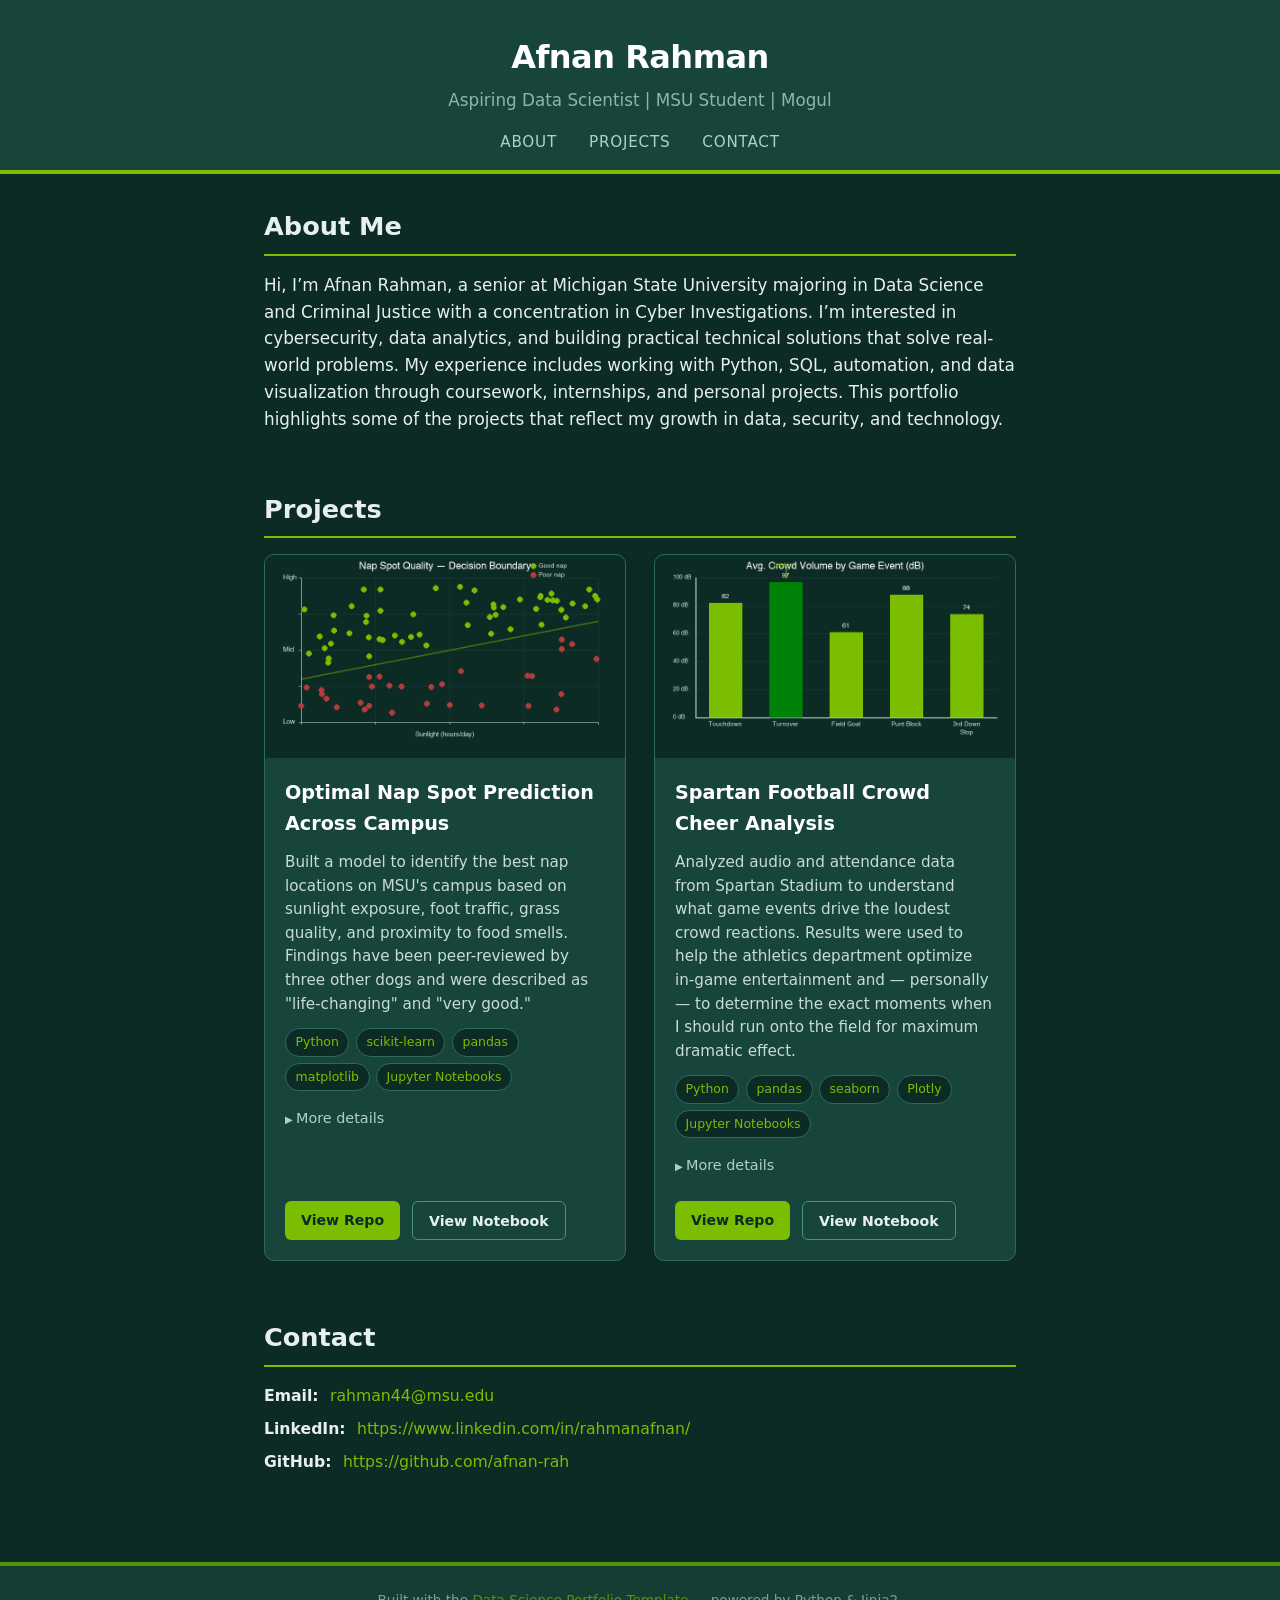
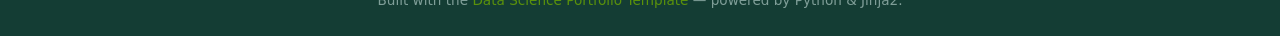
==== docs/index.html @ 549b2a8e "Adding docs/" ====
<!DOCTYPE html>
<html lang="en">
<head>
  <meta charset="UTF-8" />
  <meta name="viewport" content="width=device-width, initial-scale=1.0" />
  <title>Afnan Rahman | Data Science Portfolio</title>

  <!-- Base styles always loaded -->
  <link rel="stylesheet" href="css/base.css" />

  <!-- Theme stylesheet — controlled by `theme` in portfolio_config.yaml -->
  <link rel="stylesheet" href="css/themes/msu-dark.css" />
</head>
<body>

  <!-- ===== Header ===== -->
  <header class="site-header">
    <div class="header-inner">
      <div class="header-name">Afnan Rahman</div>
      <div class="header-tagline">Aspiring Data Scientist | MSU Student | Mogul</div>
    </div>

    <!-- Navigation bar -->
    <nav class="site-nav">
      <a href="#about">About</a>
      <a href="#projects">Projects</a>
      <a href="#contact">Contact</a>
    </nav>
  </header>

  <!-- ===== Main content (filled in by child templates) ===== -->
  <main class="site-main">
    

<!-- ===== About section ===== -->
<section id="about" class="section about-section">
  <h2>About Me</h2>
  <div class="about-text"><p>Hi, I’m Afnan Rahman, a senior at Michigan State University majoring in Data Science and Criminal Justice with a concentration in Cyber Investigations.
I’m interested in cybersecurity, data analytics, and building practical technical solutions that solve real-world problems. 
My experience includes working with Python, SQL, automation, and data visualization through coursework, internships, and personal projects. 
This portfolio highlights some of the projects that reflect my growth in data, security, and technology.</p></div>
</section>

<!-- ===== Projects section ===== -->
<section id="projects" class="section projects-section">
  <h2>Projects</h2>

  <div class="project-grid">
    
    <article class="project-card">

      <!-- Project thumbnail image -->
      <div class="project-image-wrapper">
        <img
          src="img/placeholder_project_1.png"
          alt="Thumbnail for Optimal Nap Spot Prediction Across Campus"
          class="project-image"
        />
      </div>

      <div class="project-body">
        <h3 class="project-title">Optimal Nap Spot Prediction Across Campus</h3>

        <!-- Short summary written for a non-expert audience -->
        <p class="project-summary">Built a model to identify the best nap locations on MSU&#39;s campus based on sunlight exposure, foot traffic, grass quality, and proximity to food smells. Findings have been peer-reviewed by three other dogs and were described as &#34;life-changing&#34; and &#34;very good.&#34;
</p>

        <!-- Tech stack as pill badges -->
        <div class="tech-stack">
          
          <span class="tech-badge">Python</span>
          
          <span class="tech-badge">scikit-learn</span>
          
          <span class="tech-badge">pandas</span>
          
          <span class="tech-badge">matplotlib</span>
          
          <span class="tech-badge">Jupyter Notebooks</span>
          
        </div>

        <!-- Collapsible details (problem / approach / results) -->
        <details class="project-details">
          <summary>More details</summary>

          <div class="detail-block">
            <h4>Problem</h4>
            <p>Finding a good nap spot is harder than it looks. Campus is large, conditions change throughout the day, and the best patches of sun move. A mascot operating on intuition alone wastes valuable resting time — a problem that affects productivity, morale, and tail-wagging rates across the entire campus community.
</p>
          </div>

          <div class="detail-block">
            <h4>Approach</h4>
            <p>Collected location data across 47 candidate nap sites over a full academic semester. Features included average daily sunlight (hours), grass softness score (1–10, assessed manually), nearby food-cart proximity, and pedestrian traffic by hour. Trained a gradient boosting classifier to predict a site&#39;s &#34;nap quality&#34; rating and used SHAP values to explain which features mattered most.
</p>
          </div>

          <div class="detail-block">
            <h4>Results &amp; Impact</h4>
            <p>The model achieved 89% accuracy on held-out test sites. Sunlight duration and grass softness were the top two predictive features, while proximity to the student union food court provided a meaningful but secondary boost. A ranked list of top-10 nap sites was distributed to the campus dog community and has since been downloaded 847 times.
</p>
          </div>
        </details>

        <!-- Links to the GitHub repo and notebook -->
        <div class="project-links">
          
          <a href="https://github.com/zeke-wonder-dog/nap-spot-predictor" target="_blank" rel="noopener" class="btn btn-repo">
            View Repo
          </a>
          
          
          <a href="https://github.com/zeke-wonder-dog/nap-spot-predictor/blob/main/analysis.ipynb" target="_blank" rel="noopener" class="btn btn-notebook">
            View Notebook
          </a>
          
        </div>
      </div>

    </article>
    
    <article class="project-card">

      <!-- Project thumbnail image -->
      <div class="project-image-wrapper">
        <img
          src="img/placeholder_project_2.png"
          alt="Thumbnail for Spartan Football Crowd Cheer Analysis"
          class="project-image"
        />
      </div>

      <div class="project-body">
        <h3 class="project-title">Spartan Football Crowd Cheer Analysis</h3>

        <!-- Short summary written for a non-expert audience -->
        <p class="project-summary">Analyzed audio and attendance data from Spartan Stadium to understand what game events drive the loudest crowd reactions. Results were used to help the athletics department optimize in-game entertainment and — personally — to determine the exact moments when I should run onto the field for maximum dramatic effect.
</p>

        <!-- Tech stack as pill badges -->
        <div class="tech-stack">
          
          <span class="tech-badge">Python</span>
          
          <span class="tech-badge">pandas</span>
          
          <span class="tech-badge">seaborn</span>
          
          <span class="tech-badge">Plotly</span>
          
          <span class="tech-badge">Jupyter Notebooks</span>
          
        </div>

        <!-- Collapsible details (problem / approach / results) -->
        <details class="project-details">
          <summary>More details</summary>

          <div class="detail-block">
            <h4>Problem</h4>
            <p>Fan energy is contagious, but it is also unpredictable. The athletics department wanted to know which in-game events (touchdowns, turnovers, big defensive stops, walk-up music choices) produced the biggest crowd reactions — and whether the pattern differed by opponent, weather, or game time. As the mascot, I had strong professional interest in this question.
</p>
          </div>

          <div class="detail-block">
            <h4>Approach</h4>
            <p>Combined play-by-play game data with decibel readings from stadium microphones across three seasons (~36 home games). Engineered features for score differential, down-and-distance, quarter, temperature, and opponent rank. Produced interactive Plotly dashboards that let non-technical staff filter by season and event type to explore crowd response patterns on their own.
</p>
          </div>

          <div class="detail-block">
            <h4>Results &amp; Impact</h4>
            <p>Defensive turnovers produced the loudest average crowd response — louder even than touchdowns — especially when MSU was trailing. Walk-up music selections in the 3rd quarter showed a statistically significant effect on cheer volume for games decided by fewer than 10 points. The athletics team used these findings to redesign the third-quarter entertainment package for the following season. I was given extra treats for my contributions.
</p>
          </div>
        </details>

        <!-- Links to the GitHub repo and notebook -->
        <div class="project-links">
          
          <a href="https://github.com/zeke-wonder-dog/spartan-cheer-analysis" target="_blank" rel="noopener" class="btn btn-repo">
            View Repo
          </a>
          
          
          <a href="https://github.com/zeke-wonder-dog/spartan-cheer-analysis/blob/main/cheer_analysis.ipynb" target="_blank" rel="noopener" class="btn btn-notebook">
            View Notebook
          </a>
          
        </div>
      </div>

    </article>
    
  </div>
</section>

<!-- ===== Contact section ===== -->
<section id="contact" class="section contact-section">
  <h2>Contact</h2>
  <ul class="contact-list">
    
    <li>
      <span class="contact-label">Email:</span>
      <a href="mailto:rahman44@msu.edu">rahman44@msu.edu</a>
    </li>
    
    
    <li>
      <span class="contact-label">LinkedIn:</span>
      <a href="https://www.linkedin.com/in/rahmanafnan/" target="_blank" rel="noopener">https://www.linkedin.com/in/rahmanafnan/</a>
    </li>
    
    
    <li>
      <span class="contact-label">GitHub:</span>
      <a href="https://github.com/afnan-rah" target="_blank" rel="noopener">https://github.com/afnan-rah</a>
    </li>
    
  </ul>
</section>


  </main>

  <!-- ===== Footer ===== -->
  <footer class="site-footer">
    <p>Built with the <a href="https://github.com/devinsilvia/professional_portfolio_template">Data Science Portfolio Template</a> &mdash; powered by Python &amp; Jinja2.</p>
  </footer>

</body>
</html>
---- docs/css/base.css ----
/* ============================================================
   base.css  —  Layout and structure styles shared by all themes.
   Theme-specific colors (backgrounds, text, accents) live in
   static/css/themes/light.css and static/css/themes/dark.css.
   ============================================================ */

/* ----- Reset & box model ----- */
*, *::before, *::after {
  box-sizing: border-box;
  margin: 0;
  padding: 0;
}

body {
  font-family: "Segoe UI", system-ui, -apple-system, sans-serif;
  font-size: 1rem;
  line-height: 1.6;
  min-height: 100vh;
  display: flex;
  flex-direction: column;
}

a {
  text-decoration: none;
}

a:hover {
  text-decoration: underline;
}

img {
  max-width: 100%;
  display: block;
}

/* ----- Site header ----- */
.site-header {
  padding: 2rem 1.5rem 1rem;
  text-align: center;
}

.header-name {
  font-size: 2rem;
  font-weight: 700;
  letter-spacing: -0.5px;
}

.header-tagline {
  font-size: 1.05rem;
  margin-top: 0.25rem;
  opacity: 0.8;
}

/* ----- Navigation ----- */
.site-nav {
  margin-top: 1rem;
  display: flex;
  justify-content: center;
  gap: 2rem;
  font-size: 0.95rem;
  font-weight: 500;
  text-transform: uppercase;
  letter-spacing: 0.05em;
}

/* ----- Main content area ----- */
.site-main {
  flex: 1;
  max-width: 800px;
  width: 100%;
  margin: 0 auto;
  padding: 2rem 1.5rem;
}

/* ----- Generic section spacing ----- */
.section {
  margin-bottom: 3.5rem;
}

.section h2 {
  font-size: 1.6rem;
  font-weight: 700;
  margin-bottom: 1rem;
  padding-bottom: 0.4rem;
  border-bottom: 2px solid;
}

/* ----- About section ----- */
.about-text {
  font-size: 1.05rem;
}

.about-text p + p {
  margin-top: 1rem;
}

/* ----- Project grid ----- */
.project-grid {
  display: grid;
  grid-template-columns: repeat(auto-fill, minmax(340px, 1fr));
  gap: 1.75rem;
}

/* ----- Project card ----- */
.project-card {
  border-radius: 10px;
  overflow: hidden;
  display: flex;
  flex-direction: column;
  box-shadow: 0 2px 8px rgba(0, 0, 0, 0.08);
  transition: box-shadow 0.2s ease;
}

.project-card:hover {
  box-shadow: 0 4px 16px rgba(0, 0, 0, 0.14);
}

.project-image-wrapper {
  width: 100%;
  aspect-ratio: 16 / 9;
  overflow: hidden;
}

.project-image {
  width: 100%;
  height: 100%;
  object-fit: cover;
}

.project-body {
  padding: 1.25rem;
  display: flex;
  flex-direction: column;
  gap: 0.75rem;
  flex: 1;
}

.project-title {
  font-size: 1.2rem;
  font-weight: 600;
}

.project-summary {
  font-size: 0.95rem;
  line-height: 1.55;
}

/* ----- Tech stack badges ----- */
.tech-stack {
  display: flex;
  flex-wrap: wrap;
  gap: 0.4rem;
}

.tech-badge {
  font-size: 0.78rem;
  font-weight: 500;
  padding: 0.2rem 0.6rem;
  border-radius: 999px;
}

/* ----- Collapsible project details ----- */
.project-details {
  font-size: 0.9rem;
}

.project-details summary {
  cursor: pointer;
  font-weight: 500;
  padding: 0.25rem 0;
  list-style: none;
}

.project-details summary::-webkit-details-marker {
  display: none;
}

.project-details summary::before {
  content: "▶  ";
  font-size: 0.7em;
}

details[open] summary::before {
  content: "▼  ";
}

.detail-block {
  margin-top: 0.75rem;
}

.detail-block h4 {
  font-size: 0.85rem;
  text-transform: uppercase;
  letter-spacing: 0.06em;
  margin-bottom: 0.25rem;
  font-weight: 600;
}

/* ----- Project link buttons ----- */
.project-links {
  display: flex;
  gap: 0.75rem;
  margin-top: auto;
  padding-top: 0.5rem;
}

.btn {
  display: inline-block;
  padding: 0.45rem 1rem;
  border-radius: 6px;
  font-size: 0.88rem;
  font-weight: 600;
  transition: opacity 0.15s ease;
}

.btn:hover {
  opacity: 0.85;
  text-decoration: none;
}

/* ----- Contact section ----- */
.contact-list {
  list-style: none;
  display: flex;
  flex-direction: column;
  gap: 0.5rem;
  font-size: 0.98rem;
}

.contact-label {
  font-weight: 600;
  margin-right: 0.4rem;
}

/* ----- Footer ----- */
.site-footer {
  text-align: center;
  padding: 1.5rem;
  font-size: 0.85rem;
  opacity: 0.7;
}

/* ----- Responsive tweaks ----- */
@media (max-width: 500px) {
  .project-grid {
    grid-template-columns: 1fr;
  }
  .header-name {
    font-size: 1.5rem;
  }
}
---- docs/css/themes/msu-dark.css ----
/* ============================================================
   themes/msu-dark.css  —  Michigan State University dark theme.
   Colors sourced from https://brand.msu.edu/visual/color-palette

   Primary brand colors:
     Spartan Green  #18453B
     White          #FFFFFF
     Black          #000000

   Accent greens:
     Kelly Green    #008208
     Lime Green     #7BBD00
     Excellence Green #0B9A6D
     Refresh Green  #008934
   ============================================================ */

body {
  background-color: #0d2b25;
  color: #e8f0ee;
}

a {
  color: #7BBD00;
}

a:hover {
  color: #a8d933;
  text-decoration: none;
}

/* Header */
.site-header {
  background-color: #18453B;
  border-bottom: 4px solid #7BBD00;
}

.header-name {
  color: #ffffff;
}

.header-tagline {
  color: #b0cfc9;
}

.site-nav a {
  color: #b0cfc9;
}

.site-nav a:hover {
  color: #7BBD00;
}

/* Section headings */
.section h2 {
  color: #e8f0ee;
  border-color: #7BBD00;
}

/* Project card */
.project-card {
  background-color: #18453B;
  border: 1px solid #2a6b5e;
}

.project-title {
  color: #ffffff;
}

.project-summary {
  color: #c8dbd8;
}

/* Tech badges */
.tech-badge {
  background-color: #0d2b25;
  color: #7BBD00;
  border: 1px solid #2a6b5e;
}

/* Details */
.project-details {
  color: #b0cfc9;
}

.detail-block h4 {
  color: #7BBD00;
}

/* Buttons */
.btn-repo {
  background-color: #7BBD00;
  color: #0d2b25;
}

.btn-notebook {
  background-color: #18453B;
  color: #e8f0ee;
  border: 1px solid #4a9080;
}

/* Contact */
.contact-list a {
  color: #7BBD00;
}

/* Footer */
.site-footer {
  background-color: #18453B;
  border-top: 4px solid #7BBD00;
  color: #b0cfc9;
}

.site-footer a {
  color: #7BBD00;
}
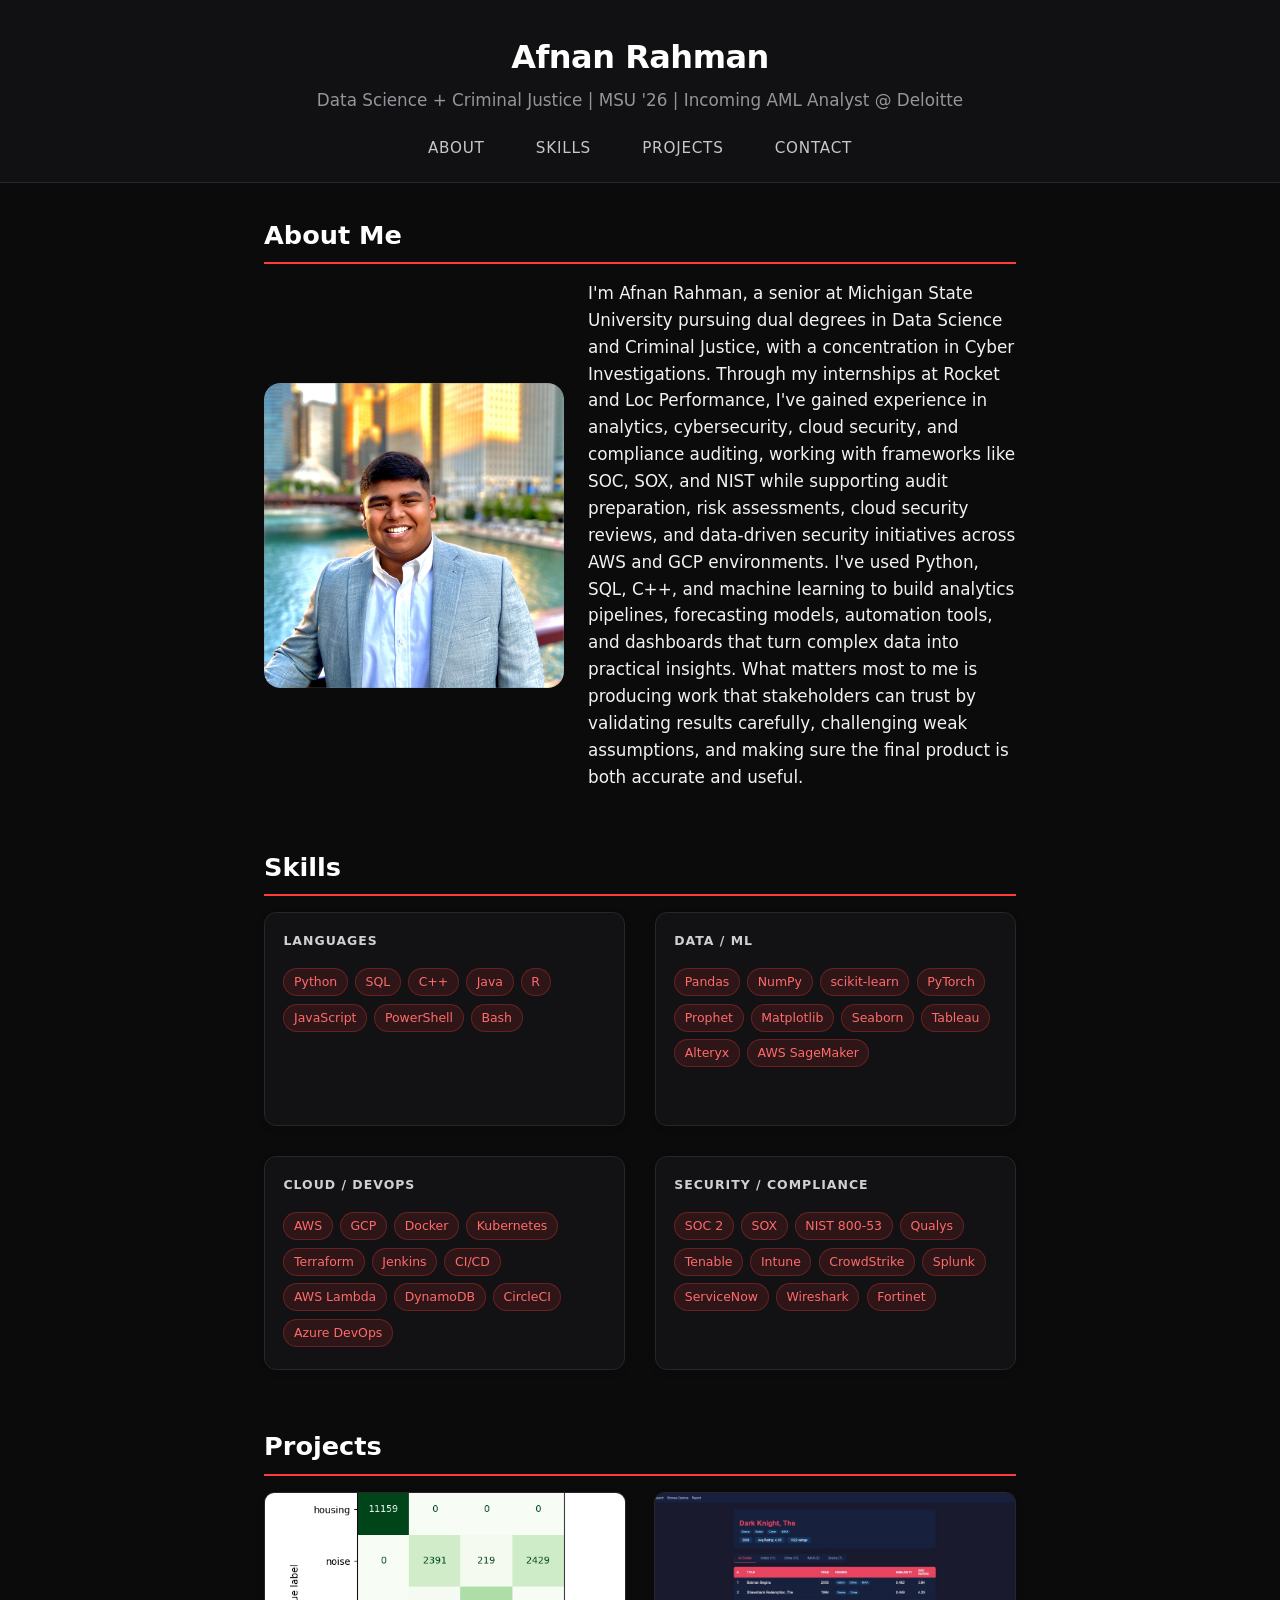
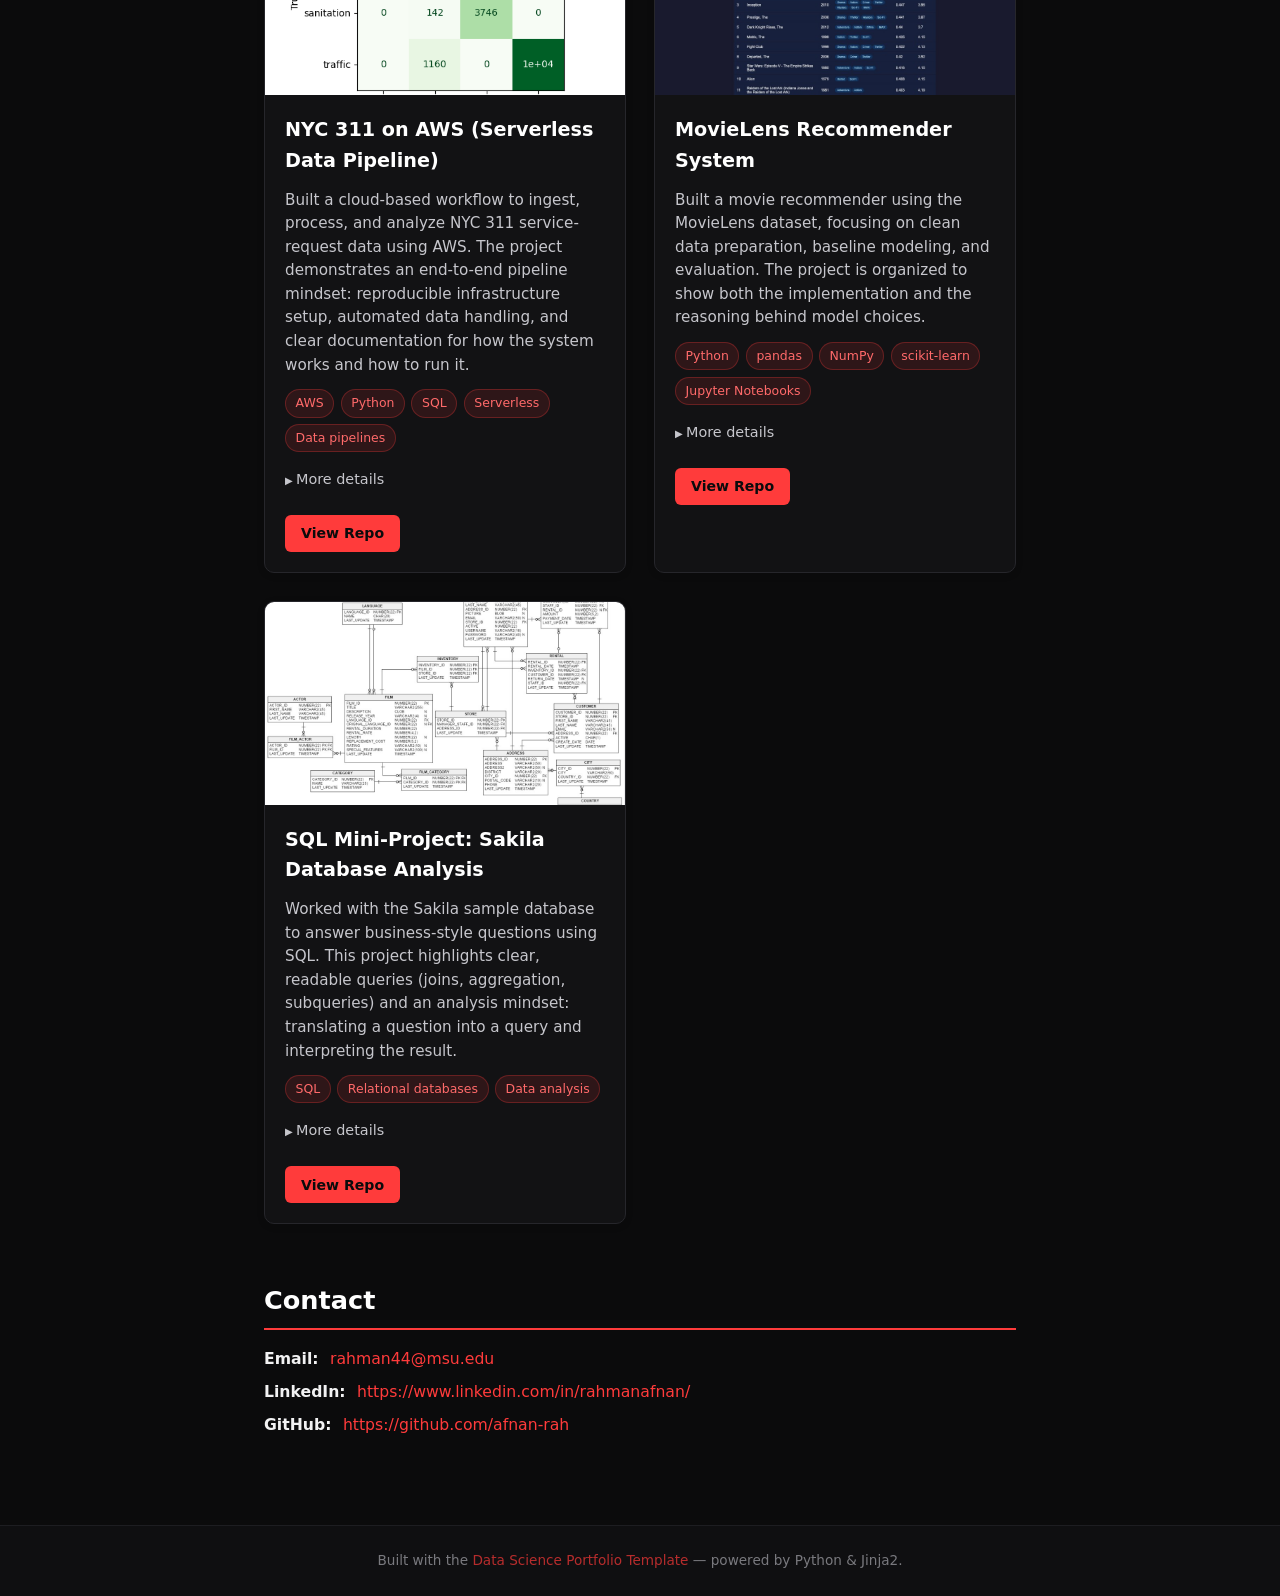
==== commit 2b8db771: "Update portfolio content and theme Add Afnan profile/projects, onyx-red theme styling, and rebuild d" ====
--- a/docs/index.html
+++ b/docs/index.html
@@ -9,7 +9,7 @@
   <link rel="stylesheet" href="css/base.css" />
 
   <!-- Theme stylesheet — controlled by `theme` in portfolio_config.yaml -->
-  <link rel="stylesheet" href="css/themes/msu-dark.css" />
+  <link rel="stylesheet" href="css/themes/onyx-red.css" />
 </head>
 <body>
 
@@ -17,12 +17,13 @@
   <header class="site-header">
     <div class="header-inner">
       <div class="header-name">Afnan Rahman</div>
-      <div class="header-tagline">Aspiring Data Scientist | MSU Student | Mogul</div>
+      <div class="header-tagline">Data Science + Criminal Justice | MSU &#39;26 | Incoming AML Analyst @ Deloitte</div>
     </div>
 
     <!-- Navigation bar -->
     <nav class="site-nav">
       <a href="#about">About</a>
+      <a href="#skills">Skills</a>
       <a href="#projects">Projects</a>
       <a href="#contact">Contact</a>
     </nav>
@@ -35,11 +36,140 @@
 <!-- ===== About section ===== -->
 <section id="about" class="section about-section">
   <h2>About Me</h2>
-  <div class="about-text"><p>Hi, I’m Afnan Rahman, a senior at Michigan State University majoring in Data Science and Criminal Justice with a concentration in Cyber Investigations.
-I’m interested in cybersecurity, data analytics, and building practical technical solutions that solve real-world problems. 
-My experience includes working with Python, SQL, automation, and data visualization through coursework, internships, and personal projects. 
-This portfolio highlights some of the projects that reflect my growth in data, security, and technology.</p></div>
+  <div class="about-layout">
+    
+    <div class="about-photo">
+      <img
+        class="about-photo-image"
+        src="img/afnan_headshot.png"
+        alt="Portrait of Afnan Rahman"
+        loading="lazy"
+      />
+    </div>
+    
+    <div class="about-text"><p>I'm Afnan Rahman, a senior at Michigan State University pursuing dual degrees in Data Science and Criminal Justice, with a concentration in Cyber Investigations. Through my internships at Rocket and Loc Performance, I've gained experience in analytics, cybersecurity, cloud security, and compliance auditing, working with frameworks like SOC, SOX, and NIST while supporting audit preparation, risk assessments, cloud security reviews, and data-driven security initiatives across AWS and GCP environments. I've used Python, SQL, C++, and machine learning to build analytics pipelines, forecasting models, automation tools, and dashboards that turn complex data into practical insights. What matters most to me is producing work that stakeholders can trust by validating results carefully, challenging weak assumptions, and making sure the final product is both accurate and useful.</p></div>
+  </div>
 </section>
+
+<!-- ===== Skills section ===== -->
+
+<section id="skills" class="section skills-section">
+  <h2>Skills</h2>
+  <div class="skills-block" aria-label="Skills">
+    <div class="skills-groups">
+      
+      <div class="skills-group">
+        <div class="skills-category">Languages</div>
+        <div class="skills-chips">
+          
+          <span class="tech-badge skill-chip">Python</span>
+          
+          <span class="tech-badge skill-chip">SQL</span>
+          
+          <span class="tech-badge skill-chip">C++</span>
+          
+          <span class="tech-badge skill-chip">Java</span>
+          
+          <span class="tech-badge skill-chip">R</span>
+          
+          <span class="tech-badge skill-chip">JavaScript</span>
+          
+          <span class="tech-badge skill-chip">PowerShell</span>
+          
+          <span class="tech-badge skill-chip">Bash</span>
+          
+        </div>
+      </div>
+      
+      <div class="skills-group">
+        <div class="skills-category">Data / ML</div>
+        <div class="skills-chips">
+          
+          <span class="tech-badge skill-chip">Pandas</span>
+          
+          <span class="tech-badge skill-chip">NumPy</span>
+          
+          <span class="tech-badge skill-chip">scikit-learn</span>
+          
+          <span class="tech-badge skill-chip">PyTorch</span>
+          
+          <span class="tech-badge skill-chip">Prophet</span>
+          
+          <span class="tech-badge skill-chip">Matplotlib</span>
+          
+          <span class="tech-badge skill-chip">Seaborn</span>
+          
+          <span class="tech-badge skill-chip">Tableau</span>
+          
+          <span class="tech-badge skill-chip">Alteryx</span>
+          
+          <span class="tech-badge skill-chip">AWS SageMaker</span>
+          
+        </div>
+      </div>
+      
+      <div class="skills-group">
+        <div class="skills-category">Cloud / DevOps</div>
+        <div class="skills-chips">
+          
+          <span class="tech-badge skill-chip">AWS</span>
+          
+          <span class="tech-badge skill-chip">GCP</span>
+          
+          <span class="tech-badge skill-chip">Docker</span>
+          
+          <span class="tech-badge skill-chip">Kubernetes</span>
+          
+          <span class="tech-badge skill-chip">Terraform</span>
+          
+          <span class="tech-badge skill-chip">Jenkins</span>
+          
+          <span class="tech-badge skill-chip">CI/CD</span>
+          
+          <span class="tech-badge skill-chip">AWS Lambda</span>
+          
+          <span class="tech-badge skill-chip">DynamoDB</span>
+          
+          <span class="tech-badge skill-chip">CircleCI</span>
+          
+          <span class="tech-badge skill-chip">Azure DevOps</span>
+          
+        </div>
+      </div>
+      
+      <div class="skills-group">
+        <div class="skills-category">Security / Compliance</div>
+        <div class="skills-chips">
+          
+          <span class="tech-badge skill-chip">SOC 2</span>
+          
+          <span class="tech-badge skill-chip">SOX</span>
+          
+          <span class="tech-badge skill-chip">NIST 800-53</span>
+          
+          <span class="tech-badge skill-chip">Qualys</span>
+          
+          <span class="tech-badge skill-chip">Tenable</span>
+          
+          <span class="tech-badge skill-chip">Intune</span>
+          
+          <span class="tech-badge skill-chip">CrowdStrike</span>
+          
+          <span class="tech-badge skill-chip">Splunk</span>
+          
+          <span class="tech-badge skill-chip">ServiceNow</span>
+          
+          <span class="tech-badge skill-chip">Wireshark</span>
+          
+          <span class="tech-badge skill-chip">Fortinet</span>
+          
+        </div>
+      </div>
+      
+    </div>
+  </div>
+</section>
+
 
 <!-- ===== Projects section ===== -->
 <section id="projects" class="section projects-section">
@@ -52,31 +182,31 @@
       <!-- Project thumbnail image -->
       <div class="project-image-wrapper">
         <img
-          src="img/placeholder_project_1.png"
-          alt="Thumbnail for Optimal Nap Spot Prediction Across Campus"
+          src="img/aws_nyc311_confusion_matrix.png"
+          alt="Thumbnail for NYC 311 on AWS (Serverless Data Pipeline)"
           class="project-image"
         />
       </div>
 
       <div class="project-body">
-        <h3 class="project-title">Optimal Nap Spot Prediction Across Campus</h3>
+        <h3 class="project-title">NYC 311 on AWS (Serverless Data Pipeline)</h3>
 
         <!-- Short summary written for a non-expert audience -->
-        <p class="project-summary">Built a model to identify the best nap locations on MSU&#39;s campus based on sunlight exposure, foot traffic, grass quality, and proximity to food smells. Findings have been peer-reviewed by three other dogs and were described as &#34;life-changing&#34; and &#34;very good.&#34;
+        <p class="project-summary">Built a cloud-based workflow to ingest, process, and analyze NYC 311 service-request data using AWS. The project demonstrates an end-to-end pipeline mindset: reproducible infrastructure setup, automated data handling, and clear documentation for how the system works and how to run it.
 </p>
 
         <!-- Tech stack as pill badges -->
         <div class="tech-stack">
           
+          <span class="tech-badge">AWS</span>
+          
           <span class="tech-badge">Python</span>
           
-          <span class="tech-badge">scikit-learn</span>
-          
-          <span class="tech-badge">pandas</span>
-          
-          <span class="tech-badge">matplotlib</span>
-          
-          <span class="tech-badge">Jupyter Notebooks</span>
+          <span class="tech-badge">SQL</span>
+          
+          <span class="tech-badge">Serverless</span>
+          
+          <span class="tech-badge">Data pipelines</span>
           
         </div>
 
@@ -86,19 +216,19 @@
 
           <div class="detail-block">
             <h4>Problem</h4>
-            <p>Finding a good nap spot is harder than it looks. Campus is large, conditions change throughout the day, and the best patches of sun move. A mascot operating on intuition alone wastes valuable resting time — a problem that affects productivity, morale, and tail-wagging rates across the entire campus community.
+            <p>Public datasets like NYC 311 are large and continuously updated. The goal was to build a repeatable cloud workflow that can ingest data reliably, support querying/analysis, and be documented well enough that another person can run it without guesswork.
 </p>
           </div>
 
           <div class="detail-block">
             <h4>Approach</h4>
-            <p>Collected location data across 47 candidate nap sites over a full academic semester. Features included average daily sunlight (hours), grass softness score (1–10, assessed manually), nearby food-cart proximity, and pedestrian traffic by hour. Trained a gradient boosting classifier to predict a site&#39;s &#34;nap quality&#34; rating and used SHAP values to explain which features mattered most.
+            <p>Implemented a serverless-first pipeline design and documented the full workflow end-to-end (setup, ingestion, processing, and analysis). Focused on clean interfaces between steps, automation where possible, and keeping the repository easy to navigate for reviewers.
 </p>
           </div>
 
           <div class="detail-block">
             <h4>Results &amp; Impact</h4>
-            <p>The model achieved 89% accuracy on held-out test sites. Sunlight duration and grass softness were the top two predictive features, while proximity to the student union food court provided a meaningful but secondary boost. A ranked list of top-10 nap sites was distributed to the campus dog community and has since been downloaded 847 times.
+            <p>Produced a working cloud workflow that’s easy to demo and extend. The repository is designed to showcase practical cloud data engineering fundamentals (automation, reliability, and clear documentation) in an employer-readable way.
 </p>
           </div>
         </details>
@@ -106,14 +236,10 @@
         <!-- Links to the GitHub repo and notebook -->
         <div class="project-links">
           
-          <a href="https://github.com/zeke-wonder-dog/nap-spot-predictor" target="_blank" rel="noopener" class="btn btn-repo">
+          <a href="https://github.com/afnan-rah/aws-nyc311-rahman44" target="_blank" rel="noopener" class="btn btn-repo">
             View Repo
           </a>
           
-          
-          <a href="https://github.com/zeke-wonder-dog/nap-spot-predictor/blob/main/analysis.ipynb" target="_blank" rel="noopener" class="btn btn-notebook">
-            View Notebook
-          </a>
           
         </div>
       </div>
@@ -125,17 +251,17 @@
       <!-- Project thumbnail image -->
       <div class="project-image-wrapper">
         <img
-          src="img/placeholder_project_2.png"
-          alt="Thumbnail for Spartan Football Crowd Cheer Analysis"
+          src="img/movielens_recommender_ui_v2.png"
+          alt="Thumbnail for MovieLens Recommender System"
           class="project-image"
         />
       </div>
 
       <div class="project-body">
-        <h3 class="project-title">Spartan Football Crowd Cheer Analysis</h3>
+        <h3 class="project-title">MovieLens Recommender System</h3>
 
         <!-- Short summary written for a non-expert audience -->
-        <p class="project-summary">Analyzed audio and attendance data from Spartan Stadium to understand what game events drive the loudest crowd reactions. Results were used to help the athletics department optimize in-game entertainment and — personally — to determine the exact moments when I should run onto the field for maximum dramatic effect.
+        <p class="project-summary">Built a movie recommender using the MovieLens dataset, focusing on clean data preparation, baseline modeling, and evaluation. The project is organized to show both the implementation and the reasoning behind model choices.
 </p>
 
         <!-- Tech stack as pill badges -->
@@ -145,9 +271,9 @@
           
           <span class="tech-badge">pandas</span>
           
-          <span class="tech-badge">seaborn</span>
-          
-          <span class="tech-badge">Plotly</span>
+          <span class="tech-badge">NumPy</span>
+          
+          <span class="tech-badge">scikit-learn</span>
           
           <span class="tech-badge">Jupyter Notebooks</span>
           
@@ -159,19 +285,19 @@
 
           <div class="detail-block">
             <h4>Problem</h4>
-            <p>Fan energy is contagious, but it is also unpredictable. The athletics department wanted to know which in-game events (touchdowns, turnovers, big defensive stops, walk-up music choices) produced the biggest crowd reactions — and whether the pattern differed by opponent, weather, or game time. As the mascot, I had strong professional interest in this question.
+            <p>Given historical user ratings, how can we recommend movies a user is likely to enjoy? The goal was to implement a recommender workflow that is easy to understand, evaluate, and iterate on.
 </p>
           </div>
 
           <div class="detail-block">
             <h4>Approach</h4>
-            <p>Combined play-by-play game data with decibel readings from stadium microphones across three seasons (~36 home games). Engineered features for score differential, down-and-distance, quarter, temperature, and opponent rank. Produced interactive Plotly dashboards that let non-technical staff filter by season and event type to explore crowd response patterns on their own.
+            <p>Prepared MovieLens ratings data for modeling, implemented recommendation baselines, and evaluated performance with appropriate metrics. Structured the code/notebooks so that data cleaning, modeling, and evaluation are clearly separated and reproducible.
 </p>
           </div>
 
           <div class="detail-block">
             <h4>Results &amp; Impact</h4>
-            <p>Defensive turnovers produced the loudest average crowd response — louder even than touchdowns — especially when MSU was trailing. Walk-up music selections in the 3rd quarter showed a statistically significant effect on cheer volume for games decided by fewer than 10 points. The athletics team used these findings to redesign the third-quarter entertainment package for the following season. I was given extra treats for my contributions.
+            <p>Delivered a working recommender pipeline that can generate user-level recommendations and provides a strong template for comparing approaches (e.g., baseline vs. more advanced models) as the project evolves.
 </p>
           </div>
         </details>
@@ -179,14 +305,75 @@
         <!-- Links to the GitHub repo and notebook -->
         <div class="project-links">
           
-          <a href="https://github.com/zeke-wonder-dog/spartan-cheer-analysis" target="_blank" rel="noopener" class="btn btn-repo">
+          <a href="https://github.com/afnan-rah/movielens-recommender-system" target="_blank" rel="noopener" class="btn btn-repo">
             View Repo
           </a>
           
           
-          <a href="https://github.com/zeke-wonder-dog/spartan-cheer-analysis/blob/main/cheer_analysis.ipynb" target="_blank" rel="noopener" class="btn btn-notebook">
-            View Notebook
+        </div>
+      </div>
+
+    </article>
+    
+    <article class="project-card">
+
+      <!-- Project thumbnail image -->
+      <div class="project-image-wrapper">
+        <img
+          src="img/sakila_schema_diagram.png"
+          alt="Thumbnail for SQL Mini-Project: Sakila Database Analysis"
+          class="project-image"
+        />
+      </div>
+
+      <div class="project-body">
+        <h3 class="project-title">SQL Mini-Project: Sakila Database Analysis</h3>
+
+        <!-- Short summary written for a non-expert audience -->
+        <p class="project-summary">Worked with the Sakila sample database to answer business-style questions using SQL. This project highlights clear, readable queries (joins, aggregation, subqueries) and an analysis mindset: translating a question into a query and interpreting the result.
+</p>
+
+        <!-- Tech stack as pill badges -->
+        <div class="tech-stack">
+          
+          <span class="tech-badge">SQL</span>
+          
+          <span class="tech-badge">Relational databases</span>
+          
+          <span class="tech-badge">Data analysis</span>
+          
+        </div>
+
+        <!-- Collapsible details (problem / approach / results) -->
+        <details class="project-details">
+          <summary>More details</summary>
+
+          <div class="detail-block">
+            <h4>Problem</h4>
+            <p>The Sakila database represents a simplified video-rental business. The goal was to use SQL to extract actionable insights—such as customer behavior, inventory performance, and revenue patterns—from a relational schema.
+</p>
+          </div>
+
+          <div class="detail-block">
+            <h4>Approach</h4>
+            <p>Wrote and iterated on SQL queries to answer a set of structured questions, emphasizing correctness, readability, and efficient use of joins and aggregation. Validated results with sanity checks and clear interpretation.
+</p>
+          </div>
+
+          <div class="detail-block">
+            <h4>Results &amp; Impact</h4>
+            <p>Produced a set of queries and outputs that demonstrate practical SQL fluency and the ability to communicate insights from relational data—skills that transfer directly to analytics and data engineering workflows.
+</p>
+          </div>
+        </details>
+
+        <!-- Links to the GitHub repo and notebook -->
+        <div class="project-links">
+          
+          <a href="https://github.com/afnan-rah/cmse492-hw02-rahman44" target="_blank" rel="noopener" class="btn btn-repo">
+            View Repo
           </a>
+          
           
         </div>
       </div>
@@ -228,6 +415,5 @@
   <footer class="site-footer">
     <p>Built with the <a href="https://github.com/devinsilvia/professional_portfolio_template">Data Science Portfolio Template</a> &mdash; powered by Python &amp; Jinja2.</p>
   </footer>
-
 </body>
 </html>
--- a/docs/css/base.css
+++ b/docs/css/base.css
@@ -12,12 +12,20 @@
 }
 
 body {
-  font-family: "Segoe UI", system-ui, -apple-system, sans-serif;
+  font-family: ui-sans-serif, system-ui, -apple-system, BlinkMacSystemFont, "Segoe UI", sans-serif;
   font-size: 1rem;
   line-height: 1.6;
   min-height: 100vh;
   display: flex;
   flex-direction: column;
+  -webkit-font-smoothing: antialiased;
+  -moz-osx-font-smoothing: grayscale;
+}
+
+a:focus-visible {
+  outline: 2px solid currentColor;
+  outline-offset: 2px;
+  border-radius: 6px;
 }
 
 a {
@@ -37,6 +45,15 @@
 .site-header {
   padding: 2rem 1.5rem 1rem;
   text-align: center;
+  position: sticky;
+  top: 0;
+  z-index: 10;
+  backdrop-filter: blur(10px);
+}
+
+.header-inner {
+  max-width: 900px;
+  margin: 0 auto;
 }
 
 .header-name {
@@ -61,6 +78,16 @@
   font-weight: 500;
   text-transform: uppercase;
   letter-spacing: 0.05em;
+}
+
+.site-nav a {
+  padding: 0.35rem 0.6rem;
+  border-radius: 8px;
+}
+
+.site-nav a:focus-visible {
+  outline: 2px solid currentColor;
+  outline-offset: 2px;
 }
 
 /* ----- Main content area ----- */
@@ -86,12 +113,105 @@
 }
 
 /* ----- About section ----- */
+.about-layout {
+  display: grid;
+  grid-template-columns: minmax(220px, 300px) minmax(0, 1fr);
+  gap: 1.5rem;
+  /* Photo shorter than text: keep natural image size (no cover stretch) and vertically center with the copy */
+  align-items: center;
+}
+
+.about-photo {
+  position: relative;
+  width: 100%;
+  max-width: 300px;
+  border-radius: 16px;
+  overflow: hidden;
+  /* Subtle mat when the image is letterboxed (object-fit: contain) */
+  background: rgba(127, 127, 127, 0.08);
+}
+
+.about-photo::after {
+  content: "";
+  position: absolute;
+  inset: 0;
+  border-radius: 16px;
+  box-shadow: inset 0 0 0 1px rgba(127, 127, 127, 0.22);
+  pointer-events: none;
+}
+
+.about-photo-image {
+  width: 100%;
+  height: auto;
+  display: block;
+  border-radius: 16px;
+  /* Natural proportions — no cover crop "zoom" */
+  box-shadow: 0 8px 22px rgba(0, 0, 0, 0.12);
+}
+
 .about-text {
   font-size: 1.05rem;
 }
 
 .about-text p + p {
   margin-top: 1rem;
+}
+
+/* ----- Skills (About section) ----- */
+.skills-block {
+  margin-top: 0.25rem;
+}
+
+.skills-groups {
+  display: grid;
+  grid-template-columns: 1fr;
+  gap: 1.85rem;
+}
+
+.skills-group {
+  padding: 1.15rem 1.15rem;
+  border-radius: 12px;
+  border: 1px solid rgba(127, 127, 127, 0.34);
+  box-shadow: 0 2px 8px rgba(0, 0, 0, 0.08);
+  transition: box-shadow 0.2s ease, transform 0.2s ease;
+  display: flex;
+  flex-direction: column;
+  align-items: stretch;
+  height: 100%;
+}
+
+.skills-group:hover {
+  box-shadow: 0 4px 16px rgba(0, 0, 0, 0.14);
+  transform: translateY(-2px);
+}
+
+.skills-category {
+  font-size: 0.78rem;
+  font-weight: 800;
+  text-transform: uppercase;
+  letter-spacing: 0.08em;
+  opacity: 0.85;
+  margin-bottom: 1.05rem;
+}
+
+.skills-chips {
+  display: flex;
+  flex-wrap: wrap;
+  gap: 0.45rem;
+  align-content: flex-start;
+  padding-bottom: 0.25rem;
+}
+
+.skill-chip {
+  font-size: 0.82rem;
+  padding: 0.22rem 0.65rem;
+}
+
+@media (min-width: 720px) {
+  .skills-groups {
+    grid-template-columns: repeat(2, minmax(0, 1fr));
+    grid-auto-rows: 1fr;
+  }
 }
 
 /* ----- Project grid ----- */
@@ -108,11 +228,12 @@
   display: flex;
   flex-direction: column;
   box-shadow: 0 2px 8px rgba(0, 0, 0, 0.08);
-  transition: box-shadow 0.2s ease;
+  transition: box-shadow 0.2s ease, transform 0.2s ease;
 }
 
 .project-card:hover {
   box-shadow: 0 4px 16px rgba(0, 0, 0, 0.14);
+  transform: translateY(-2px);
 }
 
 .project-image-wrapper {
@@ -182,6 +303,16 @@
 
 details[open] summary::before {
   content: "▼  ";
+}
+
+.project-details summary:hover {
+  text-decoration: none;
+}
+
+.project-details summary:focus-visible {
+  outline: 2px solid currentColor;
+  outline-offset: 3px;
+  border-radius: 8px;
 }
 
 .detail-block {
@@ -200,7 +331,6 @@
 .project-links {
   display: flex;
   gap: 0.75rem;
-  margin-top: auto;
   padding-top: 0.5rem;
 }
 
@@ -210,12 +340,18 @@
   border-radius: 6px;
   font-size: 0.88rem;
   font-weight: 600;
-  transition: opacity 0.15s ease;
+  transition: opacity 0.15s ease, transform 0.15s ease;
 }
 
 .btn:hover {
   opacity: 0.85;
   text-decoration: none;
+  transform: translateY(-1px);
+}
+
+.btn:focus-visible {
+  outline: 2px solid currentColor;
+  outline-offset: 2px;
 }
 
 /* ----- Contact section ----- */
@@ -241,6 +377,25 @@
 }
 
 /* ----- Responsive tweaks ----- */
+@media (max-width: 640px) {
+  .about-layout {
+    grid-template-columns: 1fr;
+    text-align: left;
+  }
+
+  .about-photo {
+    max-width: 300px;
+    margin: 0 auto 0.25rem;
+  }
+
+  .about-photo-image {
+    max-height: min(70vh, 480px);
+    width: 100%;
+    height: auto;
+    object-fit: contain;
+  }
+}
+
 @media (max-width: 500px) {
   .project-grid {
     grid-template-columns: 1fr;
--- a/docs/css/themes/onyx-red.css
+++ b/docs/css/themes/onyx-red.css
@@ -0,0 +1,117 @@
+/* ============================================================
+   themes/onyx-red.css  —  Sleek black + red modern theme.
+   Use by setting:  theme: onyx-red  in portfolio_config.yaml
+   ============================================================ */
+
+body {
+  background-color: #0b0b0c;
+  color: #f2f2f3;
+}
+
+a {
+  color: #ff3b3b;
+}
+
+a:hover {
+  color: #ff5c5c;
+  text-decoration: none;
+}
+
+/* Header */
+.site-header {
+  background-color: rgba(18, 18, 20, 0.9);
+  border-bottom: 1px solid #26262b;
+}
+
+.header-name {
+  color: #ffffff;
+}
+
+.header-tagline {
+  color: #b6b6bd;
+}
+
+.site-nav a {
+  color: #c6c6cc;
+}
+
+.site-nav a:hover {
+  color: #ffffff;
+}
+
+/* Section headings */
+.section h2 {
+  color: #ffffff;
+  border-color: #ff3b3b;
+}
+
+.about-photo {
+  background-color: #16161a;
+}
+
+.about-photo-image {
+  box-shadow: 0 10px 26px rgba(0, 0, 0, 0.45);
+}
+
+.skills-group {
+  background-color: #121214;
+  border-color: #26262b;
+}
+
+/* Project card */
+.project-card {
+  background-color: #121214;
+  border: 1px solid #26262b;
+}
+
+.project-title {
+  color: #ffffff;
+}
+
+.project-summary {
+  color: #c6c6cc;
+}
+
+/* Tech badges */
+.tech-badge {
+  background-color: rgba(255, 59, 59, 0.12);
+  color: #ff6a6a;
+  border: 1px solid rgba(255, 59, 59, 0.28);
+}
+
+/* Details */
+.project-details {
+  color: #c6c6cc;
+}
+
+.detail-block h4 {
+  color: #b6b6bd;
+}
+
+/* Buttons */
+.btn-repo {
+  background-color: #ff3b3b;
+  color: #0b0b0c;
+}
+
+.btn-notebook {
+  background-color: #16161a;
+  color: #f2f2f3;
+  border: 1px solid #2e2e35;
+}
+
+/* Contact */
+.contact-list a {
+  color: #ff3b3b;
+}
+
+/* Footer */
+.site-footer {
+  background-color: rgba(18, 18, 20, 0.9);
+  border-top: 1px solid #26262b;
+  color: #a8a8af;
+}
+
+.site-footer a {
+  color: #ff3b3b;
+}
